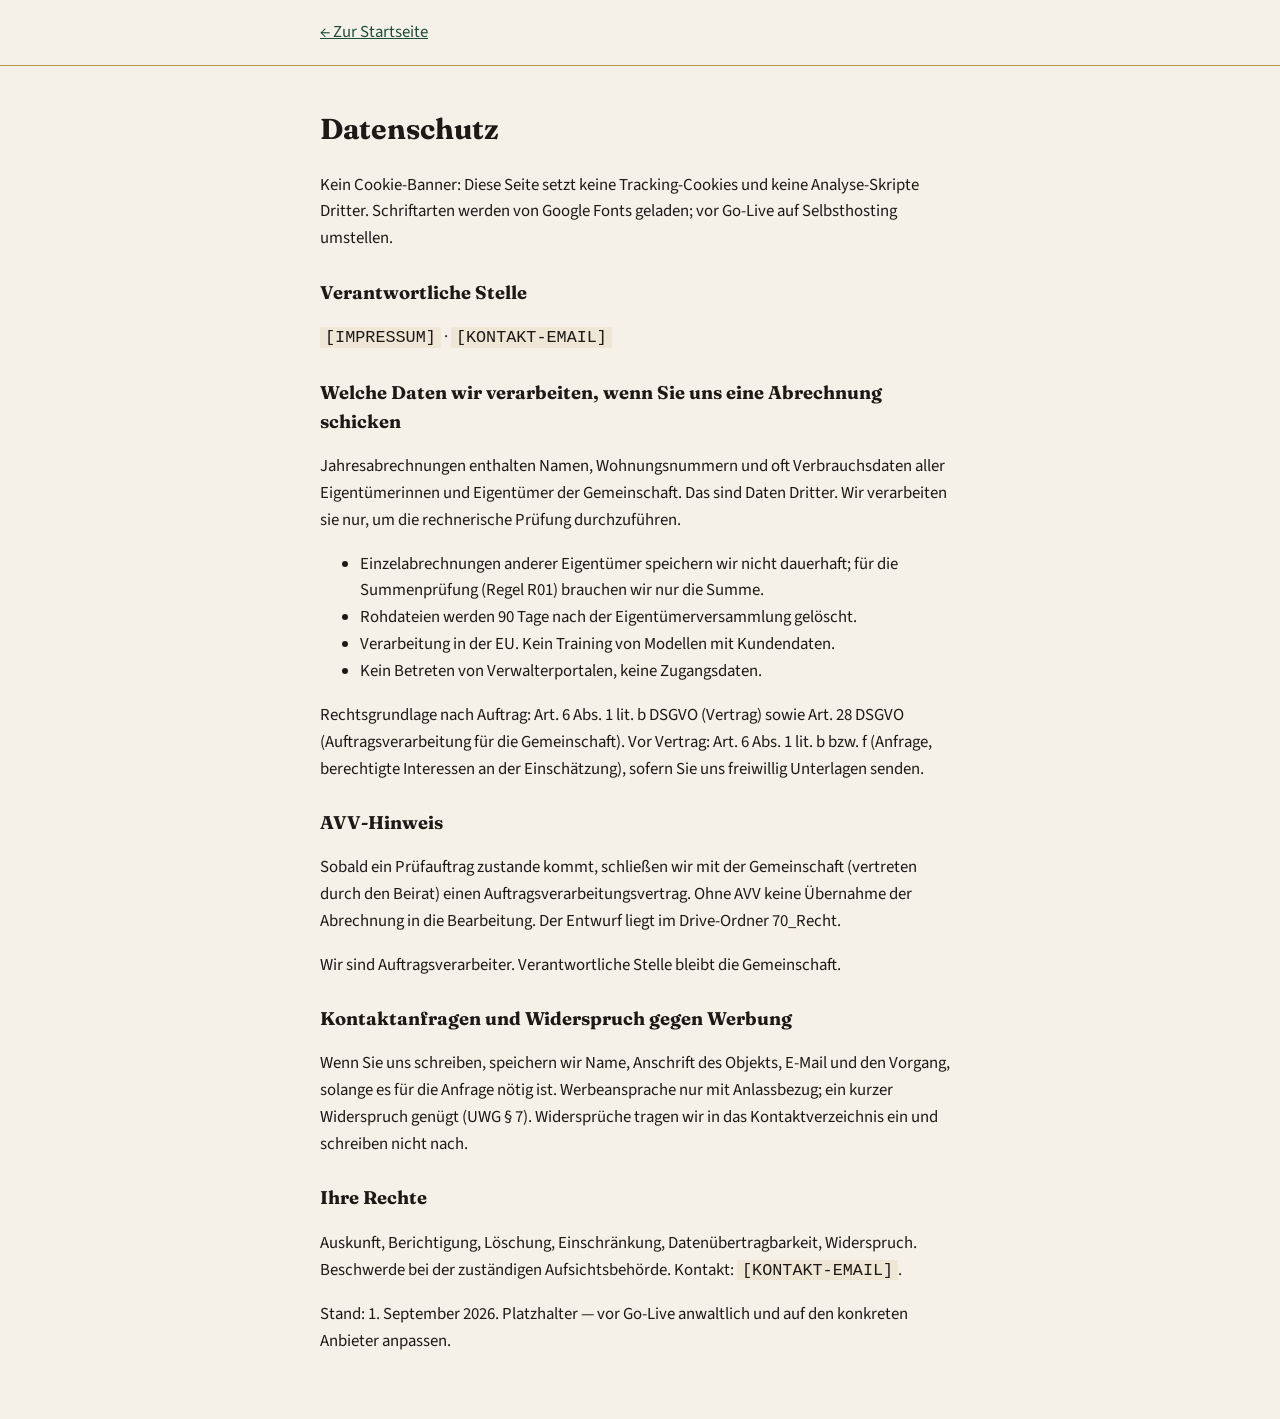
==== datenschutz.html @ 9581e108 "Erste öffentliche Landing Beiratsprüfung." ====
<!DOCTYPE html>
<html lang="de">
<head>
  <meta charset="utf-8">
  <meta name="viewport" content="width=device-width, initial-scale=1">
  <title>Datenschutz — Beiratsprüfung WEG-Jahresabrechnung</title>
  <link rel="preconnect" href="https://fonts.googleapis.com">
  <link rel="preconnect" href="https://fonts.gstatic.com" crossorigin>
  <link href="https://fonts.googleapis.com/css2?family=Fraunces:opsz,wght@9..144,650&amp;family=Source+Sans+3:wght@400;600&amp;display=swap" rel="stylesheet">
  <style>
    :root { --paper:#F6F1E8; --ink:#1C1917; --forest:#1F4D3A; --gold:#B8944A; --muted:#57534E; }
    body { margin:0; background:var(--paper); color:var(--ink); font:1.05rem/1.6 "Source Sans 3", system-ui, sans-serif; }
    h1,h2 { font-family:Fraunces, Georgia, serif; }
    h1 { font-size:1.8rem; }
    h2 { font-size:1.15rem; margin-top:1.6rem; }
    main { width:min(40rem, calc(100% - 2rem)); margin:2.5rem auto 4rem; }
    a { color:var(--forest); }
    :focus-visible { outline:2px solid var(--forest); outline-offset:3px; }
    .ph { font-family:ui-monospace, monospace; background:#efe6d6; padding:.05em .3em; }
    header { border-bottom:1px solid var(--gold); padding:1rem 0; }
  </style>
</head>
<body>
  <header>
    <main style="margin:0 auto;padding:.2rem 0">
      <a href="index.html">← Zur Startseite</a>
    </main>
  </header>
  <main id="datenschutz">
    <h1>Datenschutz</h1>
    <p>Kein Cookie-Banner: Diese Seite setzt keine Tracking-Cookies und keine Analyse-Skripte Dritter. Schriftarten werden von Google Fonts geladen; vor Go-Live auf Selbsthosting umstellen.</p>

    <h2>Verantwortliche Stelle</h2>
    <p><span class="ph">[IMPRESSUM]</span> · <span class="ph">[KONTAKT-EMAIL]</span></p>

    <h2>Welche Daten wir verarbeiten, wenn Sie uns eine Abrechnung schicken</h2>
    <p>Jahresabrechnungen enthalten Namen, Wohnungsnummern und oft Verbrauchsdaten aller Eigentümerinnen und Eigentümer der Gemeinschaft. Das sind Daten Dritter. Wir verarbeiten sie nur, um die rechnerische Prüfung durchzuführen.</p>
    <ul>
      <li>Einzelabrechnungen anderer Eigentümer speichern wir nicht dauerhaft; für die Summenprüfung (Regel R01) brauchen wir nur die Summe.</li>
      <li>Rohdateien werden 90 Tage nach der Eigentümerversammlung gelöscht.</li>
      <li>Verarbeitung in der EU. Kein Training von Modellen mit Kundendaten.</li>
      <li>Kein Betreten von Verwalterportalen, keine Zugangsdaten.</li>
    </ul>
    <p>Rechtsgrundlage nach Auftrag: Art. 6 Abs. 1 lit. b DSGVO (Vertrag) sowie Art. 28 DSGVO (Auftragsverarbeitung für die Gemeinschaft). Vor Vertrag: Art. 6 Abs. 1 lit. b bzw. f (Anfrage, berechtigte Interessen an der Einschätzung), sofern Sie uns freiwillig Unterlagen senden.</p>

    <h2 id="avv">AVV-Hinweis</h2>
    <p>Sobald ein Prüfauftrag zustande kommt, schließen wir mit der Gemeinschaft (vertreten durch den Beirat) einen Auftragsverarbeitungsvertrag. Ohne AVV keine Übernahme der Abrechnung in die Bearbeitung. Der Entwurf liegt im Drive-Ordner 70_Recht.</p>
    <p>Wir sind Auftragsverarbeiter. Verantwortliche Stelle bleibt die Gemeinschaft.</p>

    <h2>Kontaktanfragen und Widerspruch gegen Werbung</h2>
    <p>Wenn Sie uns schreiben, speichern wir Name, Anschrift des Objekts, E-Mail und den Vorgang, solange es für die Anfrage nötig ist. Werbeansprache nur mit Anlassbezug; ein kurzer Widerspruch genügt (UWG § 7). Widersprüche tragen wir in das Kontaktverzeichnis ein und schreiben nicht nach.</p>

    <h2>Ihre Rechte</h2>
    <p>Auskunft, Berichtigung, Löschung, Einschränkung, Datenübertragbarkeit, Widerspruch. Beschwerde bei der zuständigen Aufsichtsbehörde. Kontakt: <span class="ph">[KONTAKT-EMAIL]</span>.</p>
    <p>Stand: 1. September 2026. Platzhalter — vor Go-Live anwaltlich und auf den konkreten Anbieter anpassen.</p>
  </main>
</body>
</html>
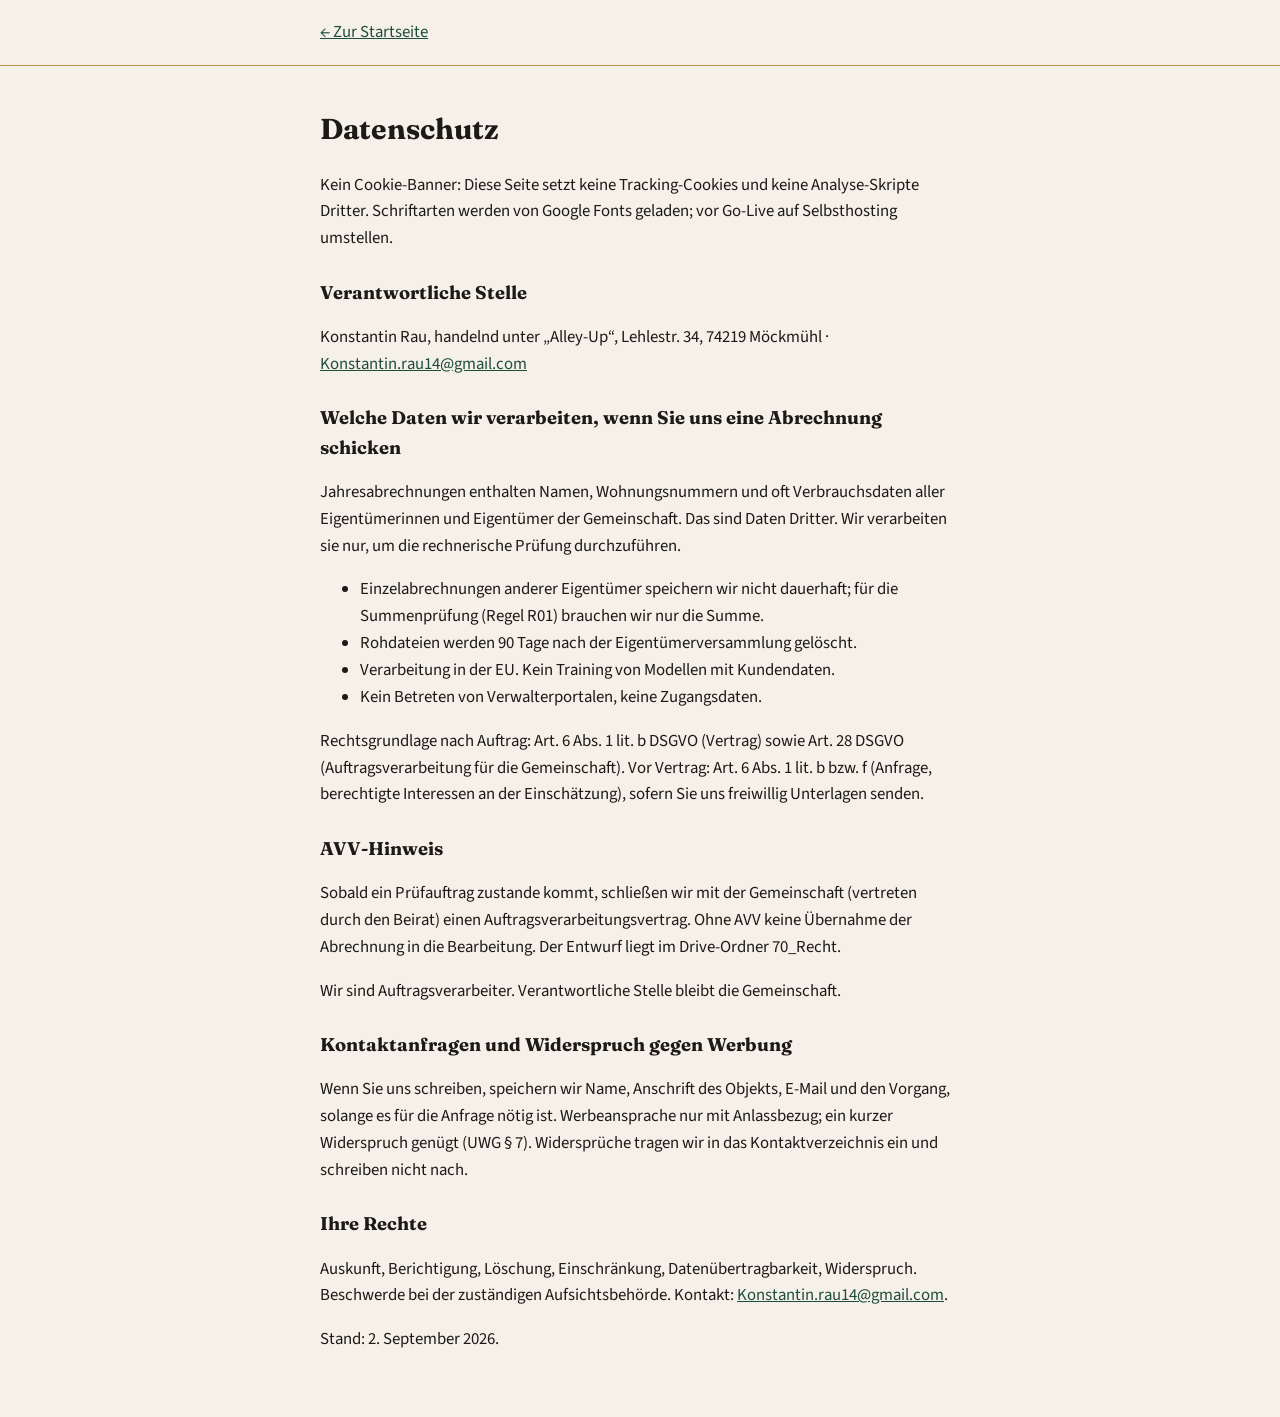
==== commit 471cef0d: "Impressum und Kontakt: Konstantin Rau / Alley-Up" ====
--- a/datenschutz.html
+++ b/datenschutz.html
@@ -31,7 +31,7 @@
     <p>Kein Cookie-Banner: Diese Seite setzt keine Tracking-Cookies und keine Analyse-Skripte Dritter. Schriftarten werden von Google Fonts geladen; vor Go-Live auf Selbsthosting umstellen.</p>
 
     <h2>Verantwortliche Stelle</h2>
-    <p><span class="ph">[IMPRESSUM]</span> · <span class="ph">[KONTAKT-EMAIL]</span></p>
+    <p>Konstantin Rau, handelnd unter „Alley-Up“, Lehlestr. 34, 74219 Möckmühl · <a href="mailto:Konstantin.rau14@gmail.com">Konstantin.rau14@gmail.com</a></p>
 
     <h2>Welche Daten wir verarbeiten, wenn Sie uns eine Abrechnung schicken</h2>
     <p>Jahresabrechnungen enthalten Namen, Wohnungsnummern und oft Verbrauchsdaten aller Eigentümerinnen und Eigentümer der Gemeinschaft. Das sind Daten Dritter. Wir verarbeiten sie nur, um die rechnerische Prüfung durchzuführen.</p>
@@ -51,8 +51,8 @@
     <p>Wenn Sie uns schreiben, speichern wir Name, Anschrift des Objekts, E-Mail und den Vorgang, solange es für die Anfrage nötig ist. Werbeansprache nur mit Anlassbezug; ein kurzer Widerspruch genügt (UWG § 7). Widersprüche tragen wir in das Kontaktverzeichnis ein und schreiben nicht nach.</p>
 
     <h2>Ihre Rechte</h2>
-    <p>Auskunft, Berichtigung, Löschung, Einschränkung, Datenübertragbarkeit, Widerspruch. Beschwerde bei der zuständigen Aufsichtsbehörde. Kontakt: <span class="ph">[KONTAKT-EMAIL]</span>.</p>
-    <p>Stand: 1. September 2026. Platzhalter — vor Go-Live anwaltlich und auf den konkreten Anbieter anpassen.</p>
+    <p>Auskunft, Berichtigung, Löschung, Einschränkung, Datenübertragbarkeit, Widerspruch. Beschwerde bei der zuständigen Aufsichtsbehörde. Kontakt: <a href="mailto:Konstantin.rau14@gmail.com">Konstantin.rau14@gmail.com</a>.</p>
+    <p>Stand: 2. September 2026.</p>
   </main>
 </body>
 </html>
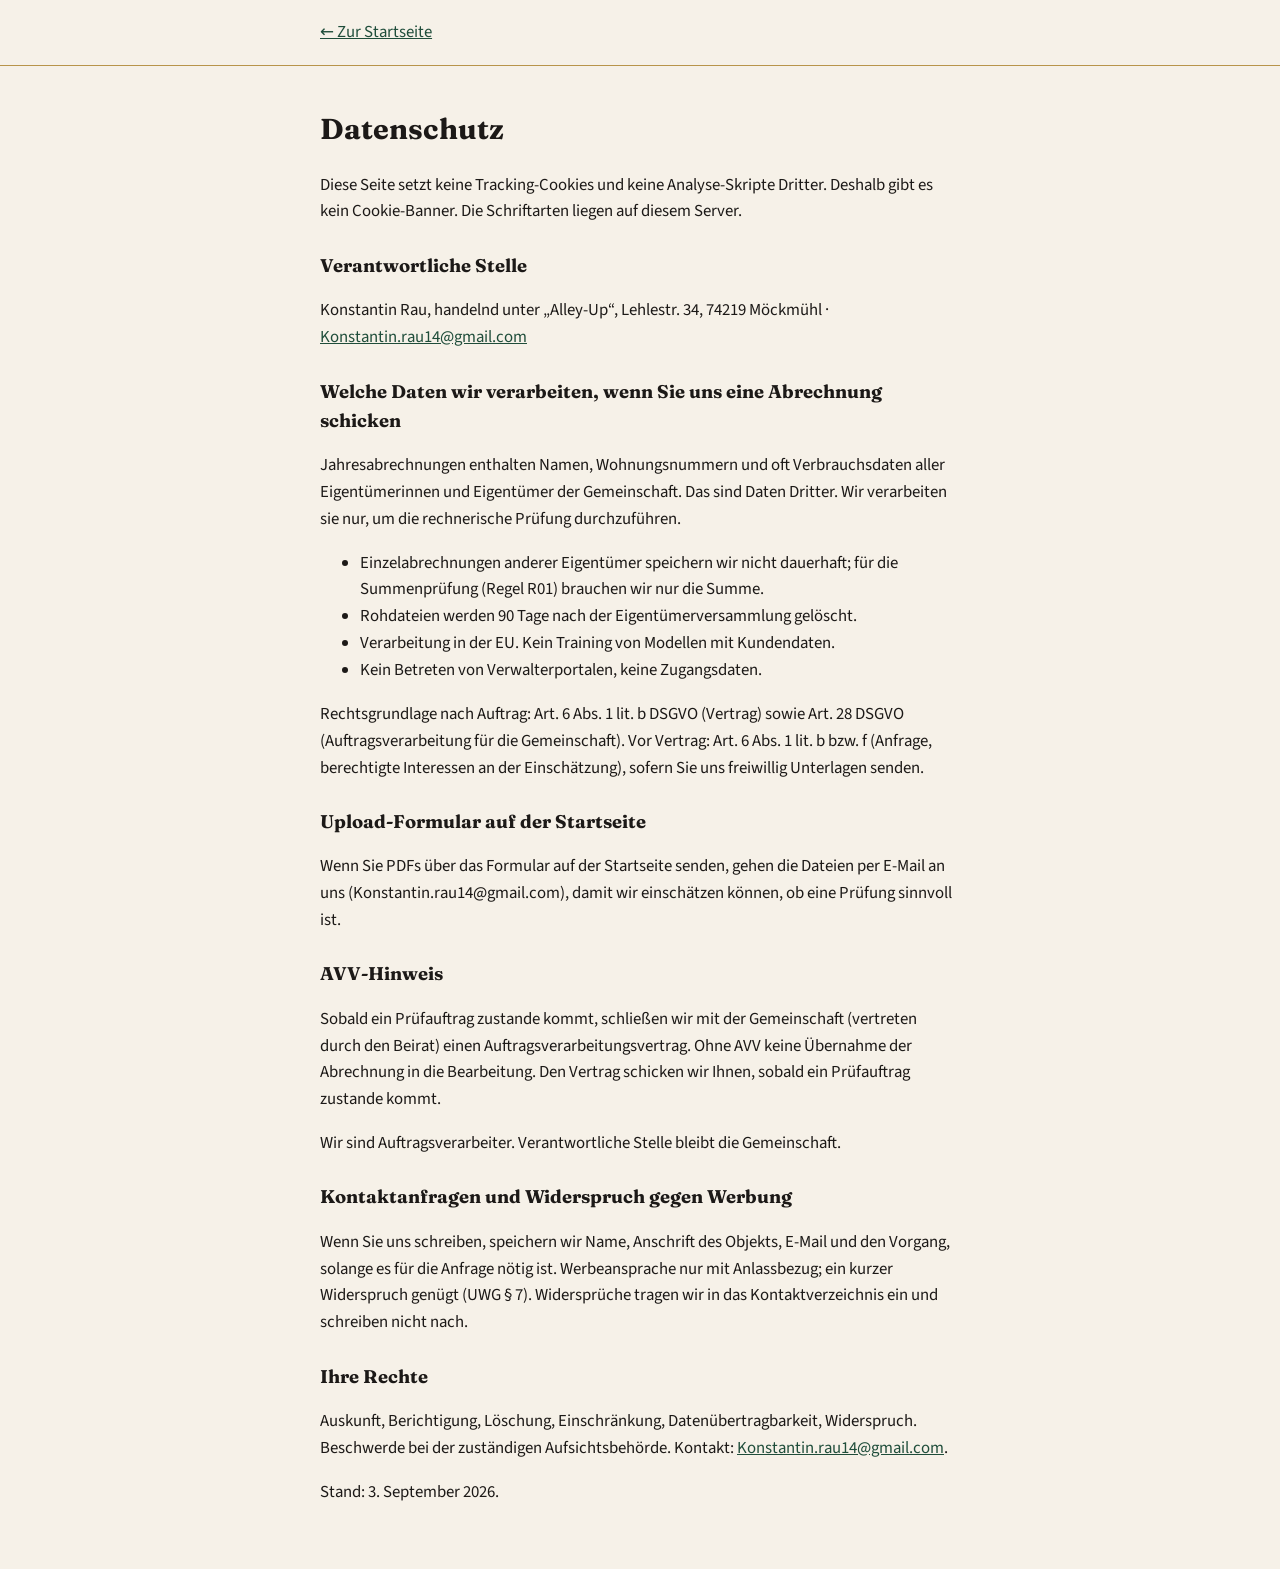
==== commit 98bea2a3: "Landing: Upload statt Drive-Ordner, Fonts selbst gehostet, Datenschutz live" ====
--- a/datenschutz.html
+++ b/datenschutz.html
@@ -4,9 +4,7 @@
   <meta charset="utf-8">
   <meta name="viewport" content="width=device-width, initial-scale=1">
   <title>Datenschutz — Beiratsprüfung WEG-Jahresabrechnung</title>
-  <link rel="preconnect" href="https://fonts.googleapis.com">
-  <link rel="preconnect" href="https://fonts.gstatic.com" crossorigin>
-  <link href="https://fonts.googleapis.com/css2?family=Fraunces:opsz,wght@9..144,650&amp;family=Source+Sans+3:wght@400;600&amp;display=swap" rel="stylesheet">
+  <link rel="stylesheet" href="fonts.css">
   <style>
     :root { --paper:#F6F1E8; --ink:#1C1917; --forest:#1F4D3A; --gold:#B8944A; --muted:#57534E; }
     body { margin:0; background:var(--paper); color:var(--ink); font:1.05rem/1.6 "Source Sans 3", system-ui, sans-serif; }
@@ -28,7 +26,7 @@
   </header>
   <main id="datenschutz">
     <h1>Datenschutz</h1>
-    <p>Kein Cookie-Banner: Diese Seite setzt keine Tracking-Cookies und keine Analyse-Skripte Dritter. Schriftarten werden von Google Fonts geladen; vor Go-Live auf Selbsthosting umstellen.</p>
+    <p>Diese Seite setzt keine Tracking-Cookies und keine Analyse-Skripte Dritter. Deshalb gibt es kein Cookie-Banner. Die Schriftarten liegen auf diesem Server.</p>
 
     <h2>Verantwortliche Stelle</h2>
     <p>Konstantin Rau, handelnd unter „Alley-Up“, Lehlestr. 34, 74219 Möckmühl · <a href="mailto:Konstantin.rau14@gmail.com">Konstantin.rau14@gmail.com</a></p>
@@ -43,8 +41,11 @@
     </ul>
     <p>Rechtsgrundlage nach Auftrag: Art. 6 Abs. 1 lit. b DSGVO (Vertrag) sowie Art. 28 DSGVO (Auftragsverarbeitung für die Gemeinschaft). Vor Vertrag: Art. 6 Abs. 1 lit. b bzw. f (Anfrage, berechtigte Interessen an der Einschätzung), sofern Sie uns freiwillig Unterlagen senden.</p>
 
+    <h2>Upload-Formular auf der Startseite</h2>
+    <p>Wenn Sie PDFs über das Formular auf der Startseite senden, gehen die Dateien per E-Mail an uns (Konstantin.rau14@gmail.com), damit wir einschätzen können, ob eine Prüfung sinnvoll ist.</p>
+
     <h2 id="avv">AVV-Hinweis</h2>
-    <p>Sobald ein Prüfauftrag zustande kommt, schließen wir mit der Gemeinschaft (vertreten durch den Beirat) einen Auftragsverarbeitungsvertrag. Ohne AVV keine Übernahme der Abrechnung in die Bearbeitung. Der Entwurf liegt im Drive-Ordner 70_Recht.</p>
+    <p>Sobald ein Prüfauftrag zustande kommt, schließen wir mit der Gemeinschaft (vertreten durch den Beirat) einen Auftragsverarbeitungsvertrag. Ohne AVV keine Übernahme der Abrechnung in die Bearbeitung. Den Vertrag schicken wir Ihnen, sobald ein Prüfauftrag zustande kommt.</p>
     <p>Wir sind Auftragsverarbeiter. Verantwortliche Stelle bleibt die Gemeinschaft.</p>
 
     <h2>Kontaktanfragen und Widerspruch gegen Werbung</h2>
@@ -52,7 +53,7 @@
 
     <h2>Ihre Rechte</h2>
     <p>Auskunft, Berichtigung, Löschung, Einschränkung, Datenübertragbarkeit, Widerspruch. Beschwerde bei der zuständigen Aufsichtsbehörde. Kontakt: <a href="mailto:Konstantin.rau14@gmail.com">Konstantin.rau14@gmail.com</a>.</p>
-    <p>Stand: 2. September 2026.</p>
+    <p>Stand: 3. September 2026.</p>
   </main>
 </body>
 </html>
--- a/fonts.css
+++ b/fonts.css
@@ -0,0 +1,33 @@
+/* Self-hosted SIL OFL 1.1 fonts. Latin subset. */
+@font-face {
+  font-family: "Source Sans 3";
+  font-style: normal;
+  font-weight: 400;
+  font-display: swap;
+  src: url("fonts/source-sans-3-latin-400-normal.woff2") format("woff2");
+  unicode-range: U+0000-00FF, U+0131, U+0152-0153, U+02BB-02BC, U+02C6, U+02DA, U+02DC, U+0304, U+0308, U+0329, U+2000-206F, U+20AC, U+2122, U+2191, U+2193, U+2212, U+2215, U+FEFF, U+FFFD;
+}
+@font-face {
+  font-family: "Source Sans 3";
+  font-style: italic;
+  font-weight: 400;
+  font-display: swap;
+  src: url("fonts/source-sans-3-latin-400-italic.woff2") format("woff2");
+  unicode-range: U+0000-00FF, U+0131, U+0152-0153, U+02BB-02BC, U+02C6, U+02DA, U+02DC, U+0304, U+0308, U+0329, U+2000-206F, U+20AC, U+2122, U+2191, U+2193, U+2212, U+2215, U+FEFF, U+FFFD;
+}
+@font-face {
+  font-family: "Source Sans 3";
+  font-style: normal;
+  font-weight: 600;
+  font-display: swap;
+  src: url("fonts/source-sans-3-latin-600-normal.woff2") format("woff2");
+  unicode-range: U+0000-00FF, U+0131, U+0152-0153, U+02BB-02BC, U+02C6, U+02DA, U+02DC, U+0304, U+0308, U+0329, U+2000-206F, U+20AC, U+2122, U+2191, U+2193, U+2212, U+2215, U+FEFF, U+FFFD;
+}
+@font-face {
+  font-family: "Fraunces";
+  font-style: normal;
+  font-weight: 100 900;
+  font-display: swap;
+  src: url("fonts/fraunces-latin-wght-normal.woff2") format("woff2");
+  unicode-range: U+0000-00FF, U+0131, U+0152-0153, U+02BB-02BC, U+02C6, U+02DA, U+02DC, U+0304, U+0308, U+0329, U+2000-206F, U+20AC, U+2122, U+2191, U+2193, U+2212, U+2215, U+FEFF, U+FFFD;
+}
